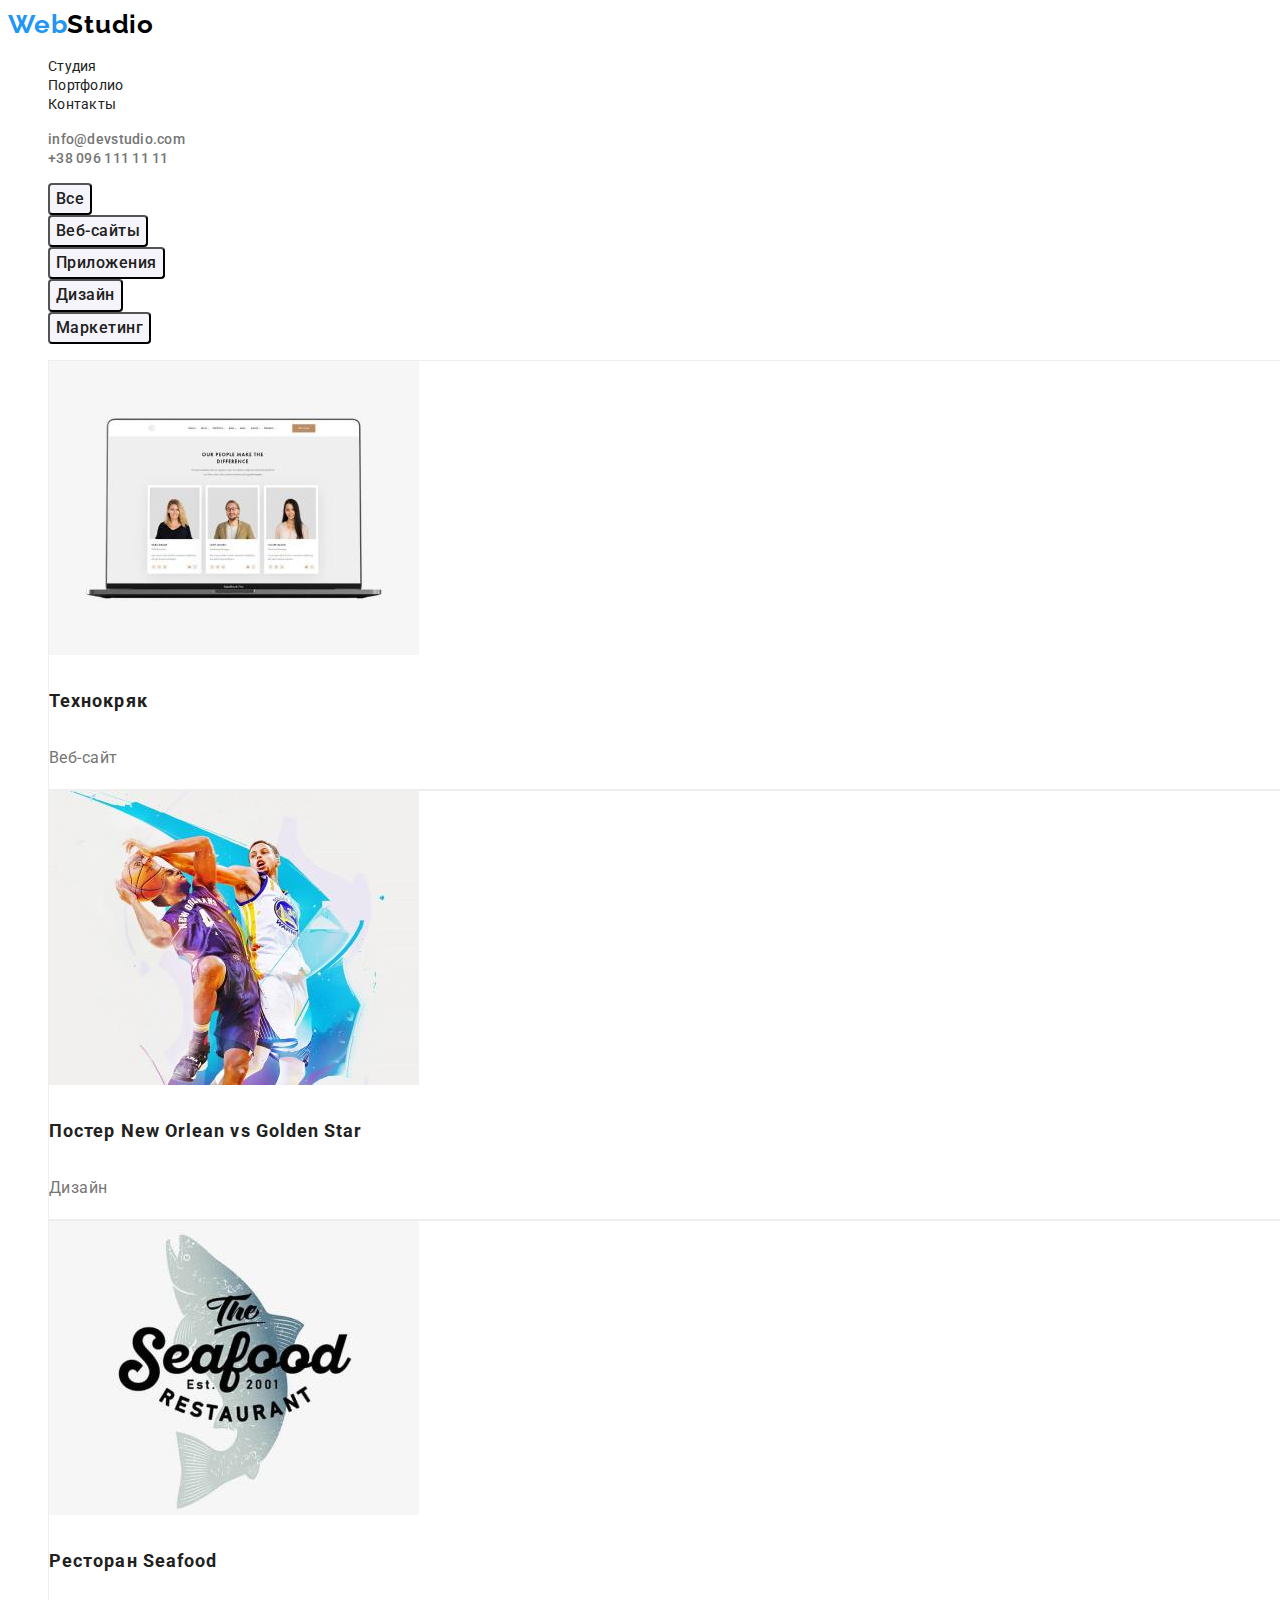
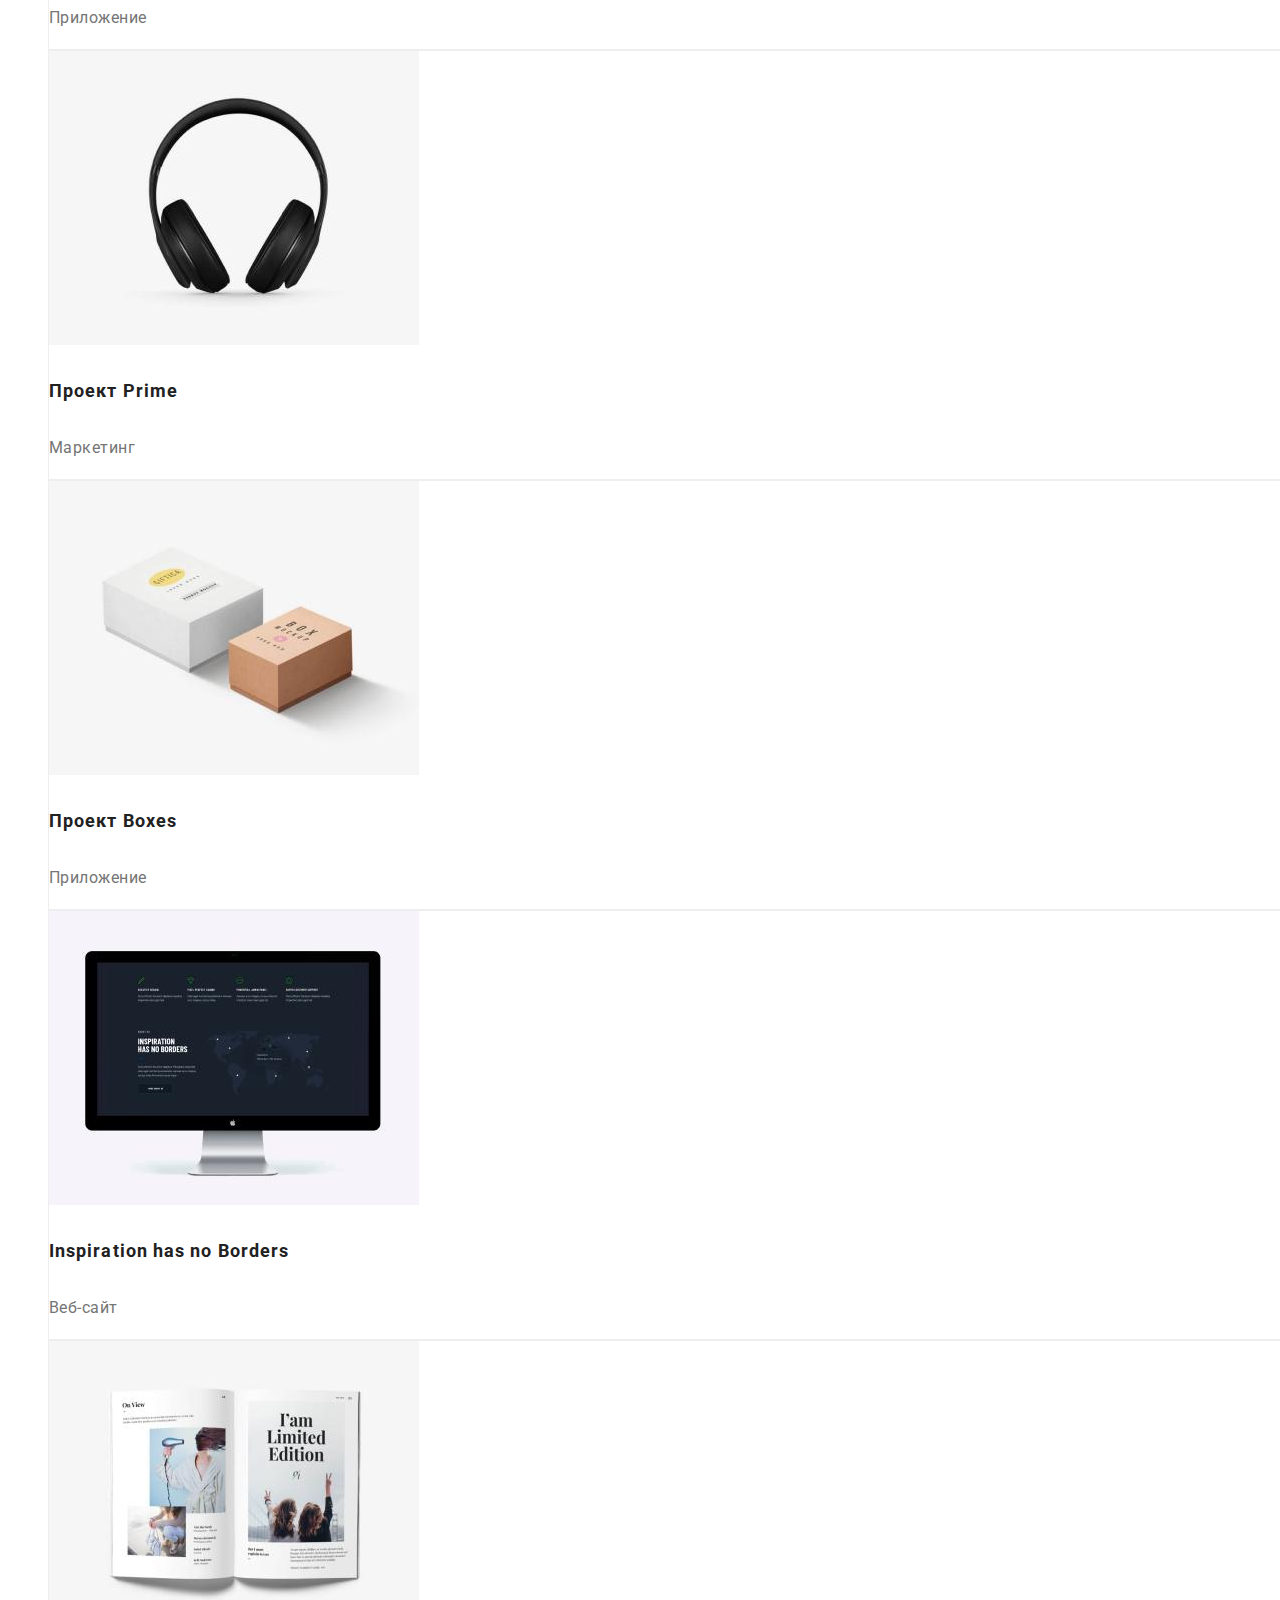
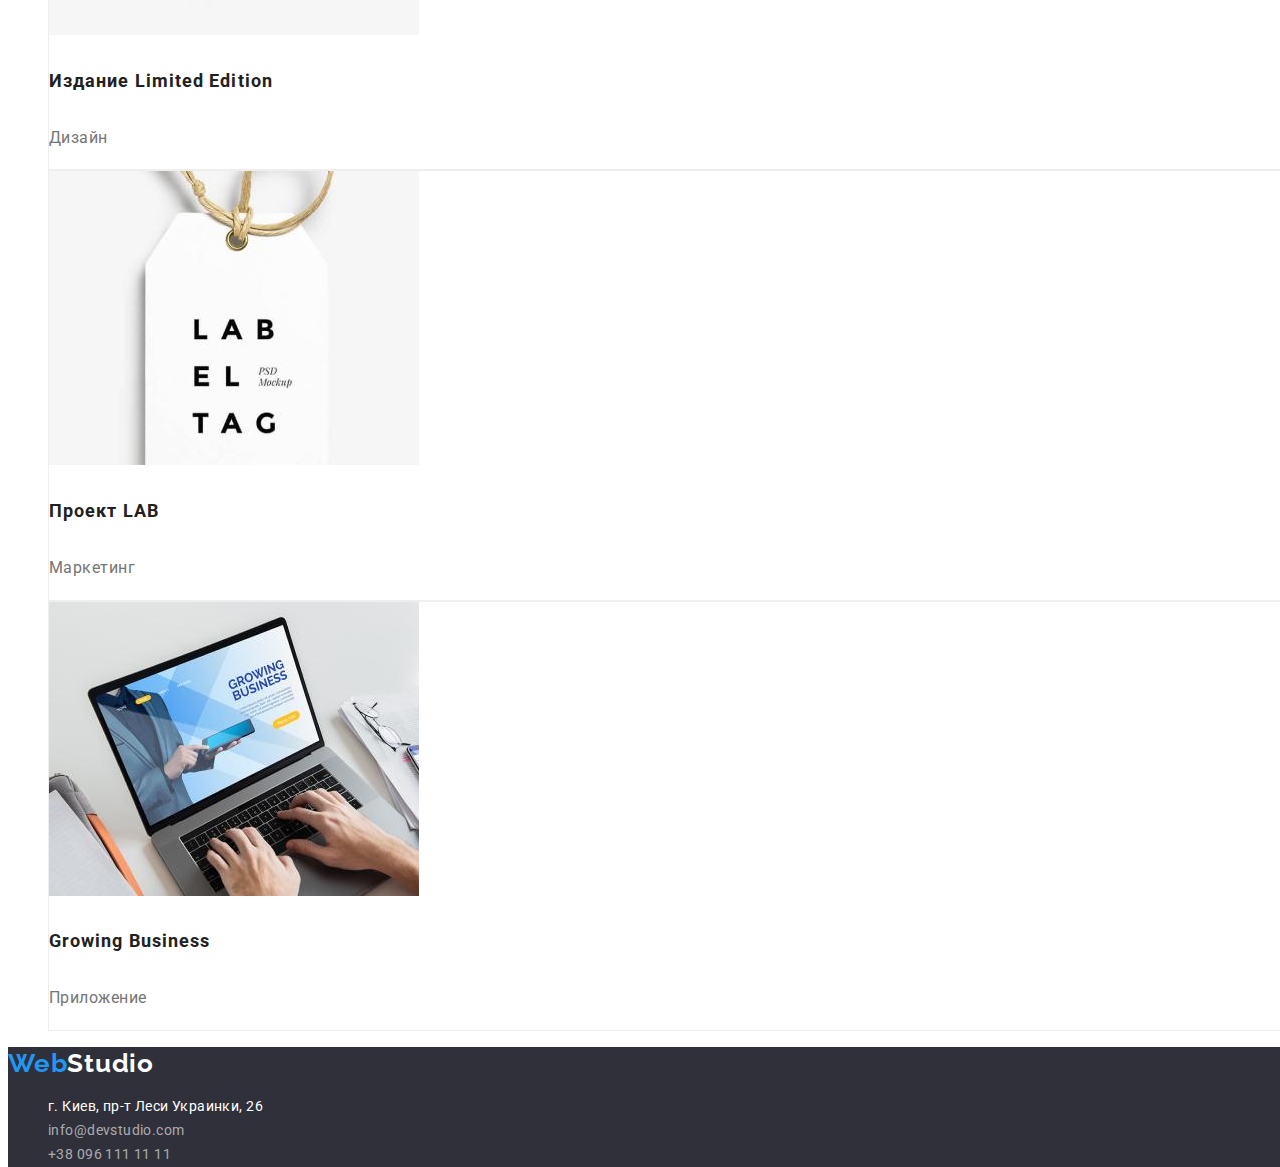
==== portfolio.html @ a86651fa "Add files via upload" ====
<!DOCTYPE html>
<html lang="en">
<head>
    <meta charset="UTF-8">
    <meta http-equiv="X-UA-Compatible" content="IE=edge">
    <meta name="viewport" content="width=device-width, initial-scale=1.0">
    <link rel="stylesheet" href="css/styles.css">
    <link rel="preconnect" href="https://fonts.googleapis.com">
    <link rel="preconnect" href="https://fonts.gstatic.com" crossorigin>
    <link href="https://fonts.googleapis.com/css2?family=Raleway:wght@700&family=Roboto:wght@400;500;700;900&display=swap" rel="stylesheet">

    <title>homework2</title>
</head>

<body>
<!-- header -->
    <header class="top-line">
        <nav>
            <a href="/" class="web-studio link">Web<span class="studio-up">Studio</span></a>

            <ul class="menu-nav list">
                <li><a href="./index.html" class="menu-nav-item link">Студия</a></li>
                <li><a href="./portfolio.html" class="menu-nav-item link">Портфолио</a></li>
                <li><a href="" class="menu-nav-item link">Контакты</a></li>
            </ul>
        </nav>
        <ul class="list">
            <li><a href="mailto:info@devstudio.com" class="contact-link link">info@devstudio.com</a></li>
            <li><a href="tel:+380961111111" class="contact-link link">+38 096 111 11 11</a></li>
        </ul>
    </header>

    <!-- Основа -->
    <main>
        <section>
            <!-- Фильтр -->
           <ul class="list">
               <li ><button type="button" class="filter-button">Все</button></li>
               <li ><button type="button" class="filter-button">Веб-сайты</button></li>
               <li ><button type="button" class="filter-button">Приложения</button></li>
               <li ><button type="button" class="filter-button">Дизайн</button></li>
               <li ><button type="button" class="filter-button">Маркетинг</button></li>
           </ul>
           <!-- Наполнение -->
           <ul class="list">
            <li class="project-card"><img src="./images/techcrack.jpg" alt="macbook" width="370"/>
                <h4 class="project-name">Технокряк</h4>
                <p class="project-position">Веб-сайт</p>
            </li>
            <li class="project-card"><img src="./images/basketball.jpg" alt="basketball" width="370"/>
                <h4 class="project-name">Постер New Orlean vs Golden Star</h4>
                <p class="project-position">Дизайн</p>
            </li>
            <li class="project-card"><img src="./images/seafood.jpg" alt="restauran logo" width="370"/>
                <h4 class="project-name">Ресторан Seafood</h4>
                <p class="project-position">Приложение</p>
            </li>
            <li class="project-card"><img src="./images/prime.jpg" alt="phones" width="370"/>
                <h4 class="project-name">Проект Prime</h4>
                <p class="project-position">Маркетинг</p>
            </li>
            <li class="project-card"><img src="./images/boxes.jpg" alt="boxes" width="370"/>
                <h4 class="project-name">Проект Boxes</h4>
                <p class="project-position">Приложение</p>
            </li>
            <li class="project-card"><img src="./images/border.jpg" alt="imac" width="370"/>
                <h4 class="project-name">Inspiration has no Borders</h4>
                <p class="project-position">Веб-сайт</p>
            </li>
            <li class="project-card"><img src="./images/limitededition.jpg" alt="book" width="370"/>
                <h4 class="project-name">Издание Limited Edition</h4>
                <p class="project-position">Дизайн</p>
            </li>
            <li class="project-card"><img src="./images/lab.jpg" alt="lable" width="370"/>
                <h4 class="project-name">Проект LAB</h4>
                <p class="project-position">Маркетинг</p>
            </li>
            <li class="project-card"><img src="./images/growing.jpg" alt="growing business" width="370"/>
                <h4 class="project-name">Growing Business</h4>
                <p class="project-position">Приложение</p>
            </li>

        </ul>
        </section>

           
    </main>
<!-- Футер -->
    <footer>
        
        <a href="./index.html" class="web-studio link">Web<span class="studio-down">Studio</span></a>
        <address>
        <ul class="list">
            <li >
                <a href="https://goo.gl/maps/PEtUD6FRup9HMeJw8" class="map-link link">г. Киев, пр-т Леси Украинки, 26</a>
            </li>
            <li><a href="mailto:info@devstudio.com" class="contacts link">info@devstudio.com</a></li>
            <li><a href="tel:+380961111111" class="contacts link">+38 096 111 11 11</a></li>
        </ul>
        </address>

    </footer>

</body>
</html>
---- css/styles.css ----
:root {
    --primary-font-family: "Roboto", sans-serif;
    --primary-text-color-ligth: #212121; 
    --secondary-text-color-ligth: #757575; 
    --primary-text-color-dark: #FFFFFF; 
}

body {
    font-family: var(--primary-font-family);
    position: relative;
    width: 1600px;
    height: 2349px;
    background: #FFFFFF;
    color: var(--primary-text-color-ligth);
}

.list{
    list-style: none;
}

.link {
    text-decoration: none;
}
/* ========header======= */
.top-line{

}

.web-studio {
    font-family: "Raleway";
    font-weight: 700;
    font-size: 26px;
    line-height: 1.24;
    letter-spacing: 0.03em;
    color: #2196F3;
}

.studio-up {
    font-family: "Raleway";
    font-weight: 700;
    font-size: 26px;
    line-height: 1.24;
    letter-spacing: 0.03em;
    color: #000000; 
}

.menu-nav-item {
    font-size: 14px;
    line-height: 1.14;
    letter-spacing: 0.02em;
    color: var(--primary-text-color-ligth);
}

.menu-nav-item:hover{
    color: #2196F3;
}
.menu-nav-item:focus{
    color: #2196F3;
}

.contact-link {
font-weight: 500;
font-size: 14px;
line-height: 16px;
letter-spacing: 0.02em;
color: var(--secondary-text-color-ligth);
}

.contact-link:hover {
    color: #2196F3;
}
.contact-link:focus {
    color: #2196F3;
}
/* =======end header======= */
/* ======STUDIO====== */
/* =======hero======= */
.hero {
    background: #2F303A;
}

.hero-title {
font-weight: 900;
font-size: 44px;
line-height: 1.36;
text-align: center;
letter-spacing: 0.06em;
text-transform: uppercase;
color: var(--primary-text-color-dark);
}

.hero-button{
background-color: #2196F3;
font-family: var(--primary-font-family);
font-weight:700;
font-size: 16px;
line-height:1.88;
display: flex;
align-items: center;
text-align: center;
letter-spacing: 0.06em;
color: var(--primary-text-color-dark);
border-radius: 4px;
cursor: pointer;
}

.hero-button:hover{
    background: #188CE8;
}
.hero-button:focus{
    background: #188CE8;
}
/* ======end hero====== */
/* ======features====== */
.title-features{
    font-weight: 700;
    font-size: 14px;
    line-height: 1.14;
    letter-spacing: 0.03em;
    text-transform: uppercase;
    color: var(--primary-text-color-ligth);
}

.features-text{
font-weight: normal;
font-size: 14px;
line-height:1.71;
letter-spacing: 0.03em;
color: var(--secondary-text-color-ligth);
}
/* =====end features===== */

.section-title{
font-weight: 700;
font-size: 36px;
line-height: 1.17;
text-align: center;
letter-spacing: 0.03em;
color: var(--primary-text-color-ligth);
}

/* =====our team===== */
.team-section{
background-color: #F5F4FA;
}

.team-card{
background: #FFFFFF
}

.member-name{
font-weight: 500;
font-size: 16px;
line-height: 1.19;
text-align: center;
letter-spacing: 0.03em;
color: var(--primary-text-color-ligth);
}

.member-position{
font-weight: 400;
font-size: 16px;
line-height: 1.19;
text-align: center;
letter-spacing: 0.03em;
color: var(--secondary-text-color-ligth);
}
/* ======end our team====== */
/* ======END STUDIO====== */
/* ======PORTOLIO====== */
.filter-button{
background-color: #F5F4FA;
font-family: Roboto;
font-style: normal;
font-weight: 500;
font-size: 16px;
line-height: 1.63;
text-align: center;
letter-spacing: 0.03em;
color: var(--primary-text-color-ligth);
border-radius: 4px;
cursor: pointer;
}

.filter-button:focus{
background: #2196F3;
color: var(--primary-text-color-dark);
}

.filter-button:hover{
    background: #2196F3;
    color: var(--primary-text-color-dark);
    }

.project-card{
    background: #FFFFFF;
    border: 1px solid #EEEEEE;
    box-sizing: border-box
}

.project-name{
font-weight: 700;
font-size: 18px;
line-height: 2;
letter-spacing: 0.06em;
color: var(--primary-text-color-ligth);
}

.project-position{
font-weight: 400;
font-size: 16px;
line-height: 1.89;
letter-spacing: 0.03em;
color: var(--secondary-text-color-ligth);
}    
/* ======footer====== */
footer{
    background: #2F303A;
}
.studio-down{
font-family: "Raleway";
font-weight: bold;
font-size: 26px;
line-height: 1.19;
letter-spacing: 0.03em;
color: var(--primary-text-color-dark);
}

.map-link{
font-style: normal;
font-weight: 400;
font-size: 14px;
line-height: 1.71;
letter-spacing: 0.03em;
color: var(--primary-text-color-dark);
}

.map-link:hover{
    color: #188CE8;
}
.map-link:focus{
    color: #188CE8;
}

.contacts {
font-style: normal;
font-weight: normal;
font-size: 14px;
line-height: 1.71;
letter-spacing: 0.03em;
color: rgba(255, 255, 255, 0.6);
}

.contacts:hover{
    color: #188CE8;
}
.contacts:focus{
    color: #188CE8;
}
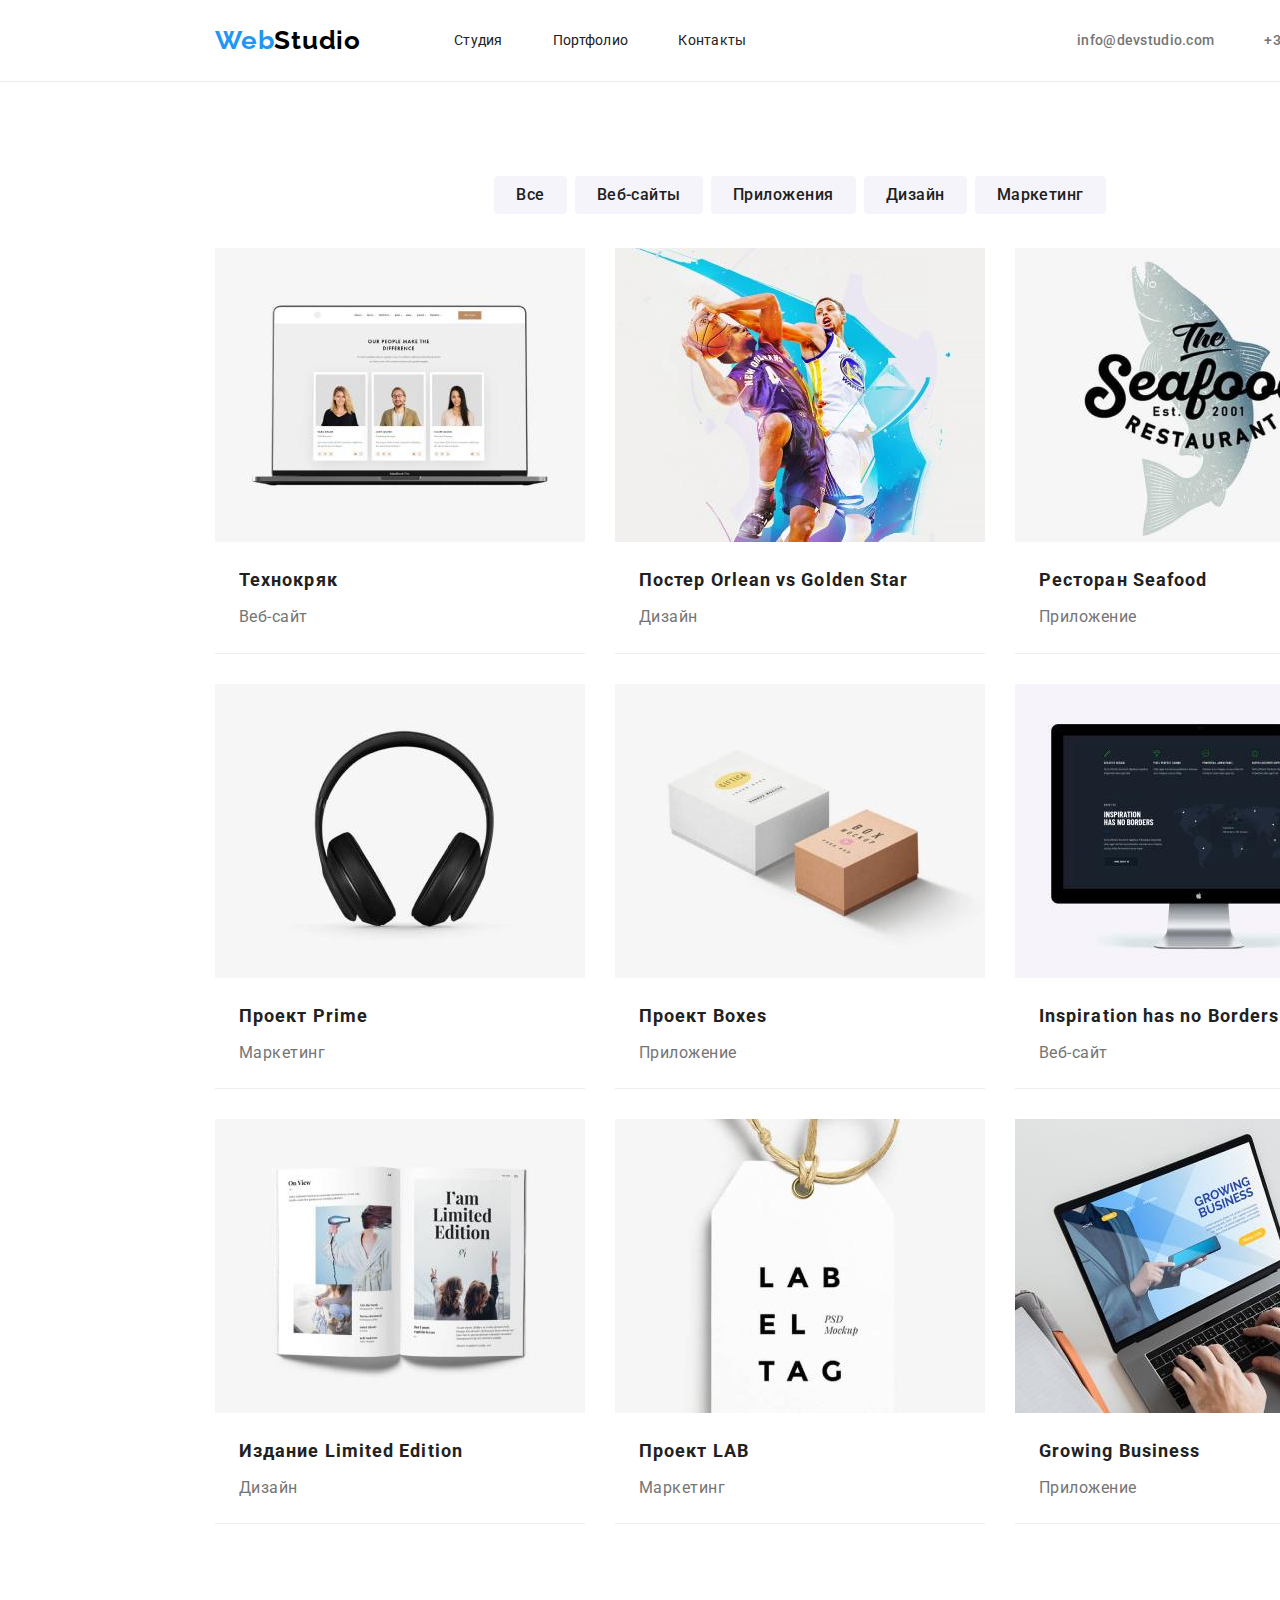
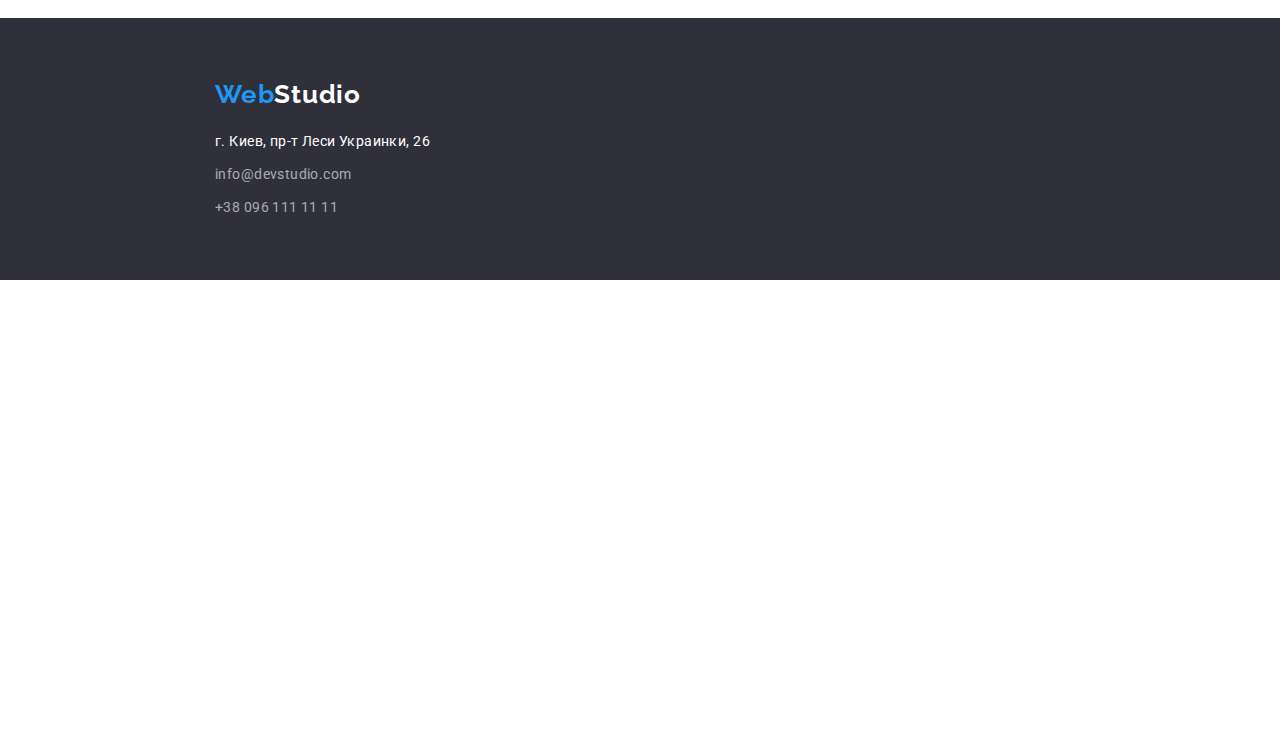
==== commit 052608b4: "13/02" ====
--- a/portfolio.html
+++ b/portfolio.html
@@ -1,104 +1,113 @@
 <!DOCTYPE html>
-<html lang="en">
+<html lang="ru">
 <head>
     <meta charset="UTF-8">
     <meta http-equiv="X-UA-Compatible" content="IE=edge">
     <meta name="viewport" content="width=device-width, initial-scale=1.0">
-    <link rel="stylesheet" href="css/styles.css">
+    <title>homework3</title>
+    <link rel="stylesheet" href="https://cdnjs.cloudflare.com/ajax/libs/modern-normalize/1.1.0/modern-normalize.css" integrity="sha512-Y0MM+V6ymRKN2zStTqzQ227DWhhp4Mzdo6gnlRnuaNCbc+YN/ZH0sBCLTM4M0oSy9c9VKiCvd4Jk44aCLrNS5Q==" crossorigin="anonymous" referrerpolicy="no-referrer" />
     <link rel="preconnect" href="https://fonts.googleapis.com">
     <link rel="preconnect" href="https://fonts.gstatic.com" crossorigin>
     <link href="https://fonts.googleapis.com/css2?family=Raleway:wght@700&family=Roboto:wght@400;500;700;900&display=swap" rel="stylesheet">
+    <link rel="stylesheet" href="css/styles.css">
 
-    <title>homework2</title>
 </head>
 
 <body>
 <!-- header -->
     <header class="top-line">
-        <nav>
-            <a href="/" class="web-studio link">Web<span class="studio-up">Studio</span></a>
-
-            <ul class="menu-nav list">
-                <li><a href="./index.html" class="menu-nav-item link">Студия</a></li>
-                <li><a href="./portfolio.html" class="menu-nav-item link">Портфолио</a></li>
-                <li><a href="" class="menu-nav-item link">Контакты</a></li>
+        <div class="container header-container">
+            <nav class="navigation">
+                <a href="./index.html" class="web-studio link">Web<span class="studio-up">Studio</span></a>
+    
+                <ul class="menu-nav list">
+                    <li class="menu-nav-item"><a href="./index.html" class="menu-nav-link link">Студия</a></li>
+                    <li class="menu-nav-item"><a href="./portfolio.html" class="menu-nav-link link">Портфолио</a></li>
+                    <li class="menu-nav-item"><a href="" class="menu-nav-link link">Контакты</a></li>
+                </ul>
+            </nav>
+            <ul class="list headrer-contacts">
+                <li class="contact-item"><a href="mailto:info@devstudio.com"
+                        class="contact-link link">info@devstudio.com</a></li>
+                <li class="contact-item"><a href="tel:+380961111111" class="contact-link link">+38 096 111 11 11</a></li>
             </ul>
-        </nav>
-        <ul class="list">
-            <li><a href="mailto:info@devstudio.com" class="contact-link link">info@devstudio.com</a></li>
-            <li><a href="tel:+380961111111" class="contact-link link">+38 096 111 11 11</a></li>
-        </ul>
+        </div>
     </header>
 
     <!-- Основа -->
     <main>
-        <section>
+        <section class="section">
+            <div class="container">
             <!-- Фильтр -->
-           <ul class="list">
-               <li ><button type="button" class="filter-button">Все</button></li>
-               <li ><button type="button" class="filter-button">Веб-сайты</button></li>
-               <li ><button type="button" class="filter-button">Приложения</button></li>
-               <li ><button type="button" class="filter-button">Дизайн</button></li>
-               <li ><button type="button" class="filter-button">Маркетинг</button></li>
-           </ul>
+                <ul class="list filter-buttons">
+                    <li class="filter-button-item"><button type="button" class="filter-button">Все</button></li>
+                    <li class="filter-button-item"><button type="button" class="filter-button">Веб-сайты</button></li>
+                    <li class="filter-button-item"><button type="button" class="filter-button">Приложения</button></li>
+                    <li class="filter-button-item"><button type="button" class="filter-button">Дизайн</button></li>
+                    <li class="filter-button-item"><button type="button" class="filter-button">Маркетинг</button></li>
+                </ul>
+            
            <!-- Наполнение -->
-           <ul class="list">
-            <li class="project-card"><img src="./images/techcrack.jpg" alt="macbook" width="370"/>
-                <h4 class="project-name">Технокряк</h4>
-                <p class="project-position">Веб-сайт</p>
-            </li>
-            <li class="project-card"><img src="./images/basketball.jpg" alt="basketball" width="370"/>
-                <h4 class="project-name">Постер New Orlean vs Golden Star</h4>
-                <p class="project-position">Дизайн</p>
-            </li>
-            <li class="project-card"><img src="./images/seafood.jpg" alt="restauran logo" width="370"/>
-                <h4 class="project-name">Ресторан Seafood</h4>
-                <p class="project-position">Приложение</p>
-            </li>
-            <li class="project-card"><img src="./images/prime.jpg" alt="phones" width="370"/>
-                <h4 class="project-name">Проект Prime</h4>
-                <p class="project-position">Маркетинг</p>
-            </li>
-            <li class="project-card"><img src="./images/boxes.jpg" alt="boxes" width="370"/>
-                <h4 class="project-name">Проект Boxes</h4>
-                <p class="project-position">Приложение</p>
-            </li>
-            <li class="project-card"><img src="./images/border.jpg" alt="imac" width="370"/>
-                <h4 class="project-name">Inspiration has no Borders</h4>
-                <p class="project-position">Веб-сайт</p>
-            </li>
-            <li class="project-card"><img src="./images/limitededition.jpg" alt="book" width="370"/>
-                <h4 class="project-name">Издание Limited Edition</h4>
-                <p class="project-position">Дизайн</p>
-            </li>
-            <li class="project-card"><img src="./images/lab.jpg" alt="lable" width="370"/>
-                <h4 class="project-name">Проект LAB</h4>
-                <p class="project-position">Маркетинг</p>
-            </li>
-            <li class="project-card"><img src="./images/growing.jpg" alt="growing business" width="370"/>
-                <h4 class="project-name">Growing Business</h4>
-                <p class="project-position">Приложение</p>
-            </li>
+                  <ul class="projects list">
+                    <li class="project-card"><img src="./images/techcrack.jpg" alt="macbook" width="370"/>
+                        <h4 class="project-name">Технокряк</h4>
+                        <p class="project-position">Веб-сайт</p>
+                    </li>
+                    <li class="project-card"><img src="./images/basketball.jpg" alt="basketball" width="370"/>
+                        <h4 class="project-name">Постер <span lang="en"> Orlean vs Golden Star</span></h4>
+                        <p class="project-position">Дизайн</p>
+                    </li>
+                    <li class="project-card"><img src="./images/seafood.jpg" alt="restauran logo" width="370"/>
+                        <h4 class="project-name">Ресторан <span lang="en">Seafood</span></h4>
+                        <p class="project-position">Приложение</p>
+                    </li>
+                    <li class="project-card"><img src="./images/prime.jpg" alt="phones" width="370"/>
+                        <h4 class="project-name">Проект <span lang="en">Prime</span></h4>
+                        <p class="project-position">Маркетинг</p>
+                    </li>
+                    <li class="project-card"><img src="./images/boxes.jpg" alt="boxes" width="370"/>
+                        <h4 class="project-name">Проект <span lang="en">Boxes</span></h4>
+                        <p class="project-position">Приложение</p>
+                    </li>
+                    <li class="project-card"><img src="./images/border.jpg" alt="imac" width="370"/>
+                        <h4 class="project-name" lang="en">Inspiration has no Borders</h4>
+                        <p class="project-position">Веб-сайт</p>
+                    </li>
+                    <li class="project-card"><img src="./images/limitededition.jpg" alt="book" width="370"/>
+                        <h4 class="project-name"> Издание <span lang="en">Limited Edition</span></h4>
+                        <p class="project-position">Дизайн</p>
+                    </li>
+                    <li class="project-card"><img src="./images/lab.jpg" alt="lable" width="370"/>
+                        <h4 class="project-name">Проект <span lang="en">LAB</span></h4>
+                        <p class="project-position">Маркетинг</p>
+                    </li>
+                    <li class="project-card"><img src="./images/growing.jpg" alt="growing business" width="370"/>
+                        <h4 class="project-name" lang="en">Growing Business</h4>
+                        <p class="project-position">Приложение</p>
+                    </li>
 
-        </ul>
+                 </ul>
+            </div>
         </section>
-
-           
+         
     </main>
 <!-- Футер -->
-    <footer>
-        
-        <a href="./index.html" class="web-studio link">Web<span class="studio-down">Studio</span></a>
-        <address>
-        <ul class="list">
-            <li >
-                <a href="https://goo.gl/maps/PEtUD6FRup9HMeJw8" class="map-link link">г. Киев, пр-т Леси Украинки, 26</a>
-            </li>
-            <li><a href="mailto:info@devstudio.com" class="contacts link">info@devstudio.com</a></li>
-            <li><a href="tel:+380961111111" class="contacts link">+38 096 111 11 11</a></li>
-        </ul>
-        </address>
-
+    <footer class="footer">
+        <div class="container">
+            <a href="./index.html" class="web-studio  link">Web<span class="studio-down" lang="en">Studio</span></a>
+            <address class="adress">
+                <ul class="list">
+                    <li class="adress-item">
+                        <a href="https://goo.gl/maps/PEtUD6FRup9HMeJw8" class="map-link link">г. Киев, пр-т Леси Украинки,
+                            26</a>
+                    </li>
+                    <li class="adress-item"><a href="mailto:info@devstudio.com" class="contacts link"
+                            lang="en">info@devstudio.com</a></li>
+                    <li class="adress-item"><a href="tel:+380961111111" class="contacts link">+38 096 111 11 11</a></li>
+                </ul>
+            </address>
+        </div>
+    
     </footer>
 
 </body>
--- a/css/styles.css
+++ b/css/styles.css
@@ -14,6 +14,28 @@
     color: var(--primary-text-color-ligth);
 }
 
+h1,
+h2,
+h3,
+h4,
+h5,
+h6,
+p {
+  margin-top: 0;
+  margin-bottom: 0;
+}
+
+ul,
+ol {
+  margin-top: 0;
+  margin-bottom: 0;
+  padding-left: 0;
+}
+
+img {
+  display: block;
+}
+
 .list{
     list-style: none;
 }
@@ -21,12 +43,43 @@
 .link {
     text-decoration: none;
 }
+
+.section {
+    padding-top: 94px;
+    padding-bottom: 94px;
+  }
+  
+  .container {
+    width: 1200px;
+    padding-left: 15px;
+    padding-right: 15px;
+    margin-left: auto;  
+    margin-right: auto;
+  }
+
+  .item:not(:last-child){
+    margin-right: 30px;
+  }
 /* ========header======= */
 .top-line{
-
+    padding-top: 24px;
+    padding-bottom: 25px;
+    border-bottom: 1px solid #ECECEC;
+}
+
+.header-container{
+    display: flex;
+    align-items: center;
+    
+}
+
+.navigation{
+    display: flex;
+    align-items: center;  
 }
 
 .web-studio {
+    margin-right: 93px;
     font-family: "Raleway";
     font-weight: 700;
     font-size: 26px;
@@ -44,18 +97,37 @@
     color: #000000; 
 }
 
-.menu-nav-item {
+.menu-nav {
+    display: flex;
+    align-items: center; 
+}
+
+.menu-nav-item:not(:last-child){ 
+    margin-right: 50px;
+}
+
+.menu-nav-link {
     font-size: 14px;
     line-height: 1.14;
     letter-spacing: 0.02em;
     color: var(--primary-text-color-ligth);
 }
 
-.menu-nav-item:hover{
+.menu-nav-link:hover{
     color: #2196F3;
 }
-.menu-nav-item:focus{
+.menu-nav-link:focus{
     color: #2196F3;
+}
+
+.headrer-contacts{
+    display: flex;
+    align-items: center; 
+    margin-left: auto;
+}
+
+.contact-item:not(:last-child){
+    margin-right: 50px;
 }
 
 .contact-link {
@@ -76,32 +148,39 @@
 /* ======STUDIO====== */
 /* =======hero======= */
 .hero {
+    padding-top: 200px;
+    padding-bottom: 200px;
     background: #2F303A;
+    justify-content: center;
 }
 
 .hero-title {
-font-weight: 900;
-font-size: 44px;
-line-height: 1.36;
-text-align: center;
-letter-spacing: 0.06em;
-text-transform: uppercase;
-color: var(--primary-text-color-dark);
+    margin-bottom: 40px;
+    font-weight: 900;
+    font-size: 44px;
+    line-height: 1.36;
+    text-align: center;
+    letter-spacing: 0.06em;
+    text-transform: uppercase;
+    color: var(--primary-text-color-dark);
 }
 
 .hero-button{
-background-color: #2196F3;
-font-family: var(--primary-font-family);
-font-weight:700;
-font-size: 16px;
-line-height:1.88;
-display: flex;
-align-items: center;
-text-align: center;
-letter-spacing: 0.06em;
-color: var(--primary-text-color-dark);
-border-radius: 4px;
-cursor: pointer;
+    padding: 10px 32px;
+    margin-left: auto;
+    margin-right: auto;
+    background-color: #2196F3;
+    font-family: var(--primary-font-family);
+    font-weight:700;
+    font-size: 16px;
+    line-height:1.88;
+    display: flex;
+    align-items: center;
+    text-align: center;
+    letter-spacing: 0.06em;
+    color: var(--primary-text-color-dark);
+    border-radius: 4px;
+    cursor: pointer;
 }
 
 .hero-button:hover{
@@ -112,7 +191,16 @@
 }
 /* ======end hero====== */
 /* ======features====== */
+.features{
+    display: flex;
+}
+
+.features-item:not(:last-child){
+    margin-right: 30px;
+}
+
 .title-features{
+    margin-bottom: 10px;
     font-weight: 700;
     font-size: 14px;
     line-height: 1.14;
@@ -122,64 +210,98 @@
 }
 
 .features-text{
-font-weight: normal;
-font-size: 14px;
-line-height:1.71;
-letter-spacing: 0.03em;
-color: var(--secondary-text-color-ligth);
+    font-weight: normal;
+    font-size: 14px;
+    line-height:1.71;
+    letter-spacing: 0.03em;
+    color: var(--secondary-text-color-ligth);
 }
 /* =====end features===== */
 
+/* =====about====== */
+.about-list{
+    display: flex;
+}
+
 .section-title{
-font-weight: 700;
-font-size: 36px;
-line-height: 1.17;
-text-align: center;
-letter-spacing: 0.03em;
-color: var(--primary-text-color-ligth);
+    margin-bottom: 50px;
+    font-weight: 700;
+    font-size: 36px;
+    line-height: 1.17;
+    text-align: center;
+    letter-spacing: 0.03em;
+    color: var(--primary-text-color-ligth);
 }
 
 /* =====our team===== */
 .team-section{
-background-color: #F5F4FA;
+    background-color: #F5F4FA;
+}
+
+.team-list{
+    display: flex;
+    flex-wrap: wrap;
+    margin-left: -30px;
+    margin-top: -30px;
 }
 
 .team-card{
-background: #FFFFFF
+    margin-left: 30px;
+    margin-top: 30px;
+    flex-basis: calc((100% - 120) / 4);
+    background: #FFFFFF;
+    padding-bottom: 30px;
+    
 }
 
 .member-name{
-font-weight: 500;
-font-size: 16px;
-line-height: 1.19;
-text-align: center;
-letter-spacing: 0.03em;
-color: var(--primary-text-color-ligth);
+    margin-top: 30px;
+    margin-bottom: 10px;
+    font-weight: 500;
+    font-size: 16px;
+    line-height: 1.19;
+    text-align: center;
+    letter-spacing: 0.03em;
+    color: var(--primary-text-color-ligth);
 }
 
 .member-position{
-font-weight: 400;
-font-size: 16px;
-line-height: 1.19;
-text-align: center;
-letter-spacing: 0.03em;
-color: var(--secondary-text-color-ligth);
+    font-weight: 400;
+    font-size: 16px;
+    line-height: 1.19;
+    text-align: center;
+    letter-spacing: 0.03em;
+    color: var(--secondary-text-color-ligth);
 }
 /* ======end our team====== */
 /* ======END STUDIO====== */
 /* ======PORTOLIO====== */
+.filter-buttons{
+    display: flex;
+    justify-content: center;
+    margin-bottom: 34px;
+}
+
+.filter-button-item:not(:last-child){
+    margin-right: 8px;
+}
+
 .filter-button{
-background-color: #F5F4FA;
-font-family: Roboto;
-font-style: normal;
-font-weight: 500;
-font-size: 16px;
-line-height: 1.63;
-text-align: center;
-letter-spacing: 0.03em;
-color: var(--primary-text-color-ligth);
-border-radius: 4px;
-cursor: pointer;
+    padding: 6px 22px;
+    margin-left: auto;
+    margin-right: auto;
+    border: none;
+    background-color: #F5F4FA;
+    font-family: Roboto;
+    font-style: normal;
+    font-weight: 500;
+    font-size: 16px;
+    line-height: 1.63;
+    text-align: center;
+    letter-spacing: 0.03em;
+    color: var(--primary-text-color-ligth);
+    border-radius: 4px;
+    cursor: pointer;
 }
 
 .filter-button:focus{
@@ -192,39 +314,60 @@
     color: var(--primary-text-color-dark);
     }
 
+.projects{ 
+    display: flex;
+    flex-wrap: wrap;
+    margin-left: -30px;
+    margin-top: -30px;
+}
+
 .project-card{
+    margin-left: 30px;
+    margin-top: 30px;
+    flex-basis: calc((100% - 90) / 3);
     background: #FFFFFF;
-    border: 1px solid #EEEEEE;
-    box-sizing: border-box
+    border-bottom: 1px solid #EEEEEE;
+    box-sizing: border-box;
 }
 
 .project-name{
-font-weight: 700;
-font-size: 18px;
-line-height: 2;
-letter-spacing: 0.06em;
-color: var(--primary-text-color-ligth);
+    margin-top: 20px;
+    margin-bottom: 4px;
+    padding-left: 24px;
+    font-weight: 700;
+    font-size: 18px;
+    line-height: 2;
+    letter-spacing: 0.06em;
+    color: var(--primary-text-color-ligth);
 }
 
 .project-position{
-font-weight: 400;
-font-size: 16px;
-line-height: 1.89;
-letter-spacing: 0.03em;
-color: var(--secondary-text-color-ligth);
+    padding-left: 24px;
+    padding-bottom: 20px;
+    font-weight: 400;
+    font-size: 16px;
+    line-height: 1.89;
+    letter-spacing: 0.03em;
+    color: var(--secondary-text-color-ligth);
 }    
 /* ======footer====== */
-footer{
+.footer{
+    padding-top: 60px;
+    padding-bottom: 60px;
     background: #2F303A;
 }
 .studio-down{
-font-family: "Raleway";
-font-weight: bold;
-font-size: 26px;
-line-height: 1.19;
-letter-spacing: 0.03em;
-color: var(--primary-text-color-dark);
-}
+    font-family: "Raleway";
+    font-weight: bold;
+    font-size: 26px;
+    line-height: 1.19;
+    letter-spacing: 0.03em;
+    color: var(--primary-text-color-dark);
+}
+
+.adress{
+    margin-top: 20px;
+} 
 
 .map-link{
 font-style: normal;
@@ -242,6 +385,10 @@
     color: #188CE8;
 }
 
+.adress-item:not(:last-child){
+    margin-bottom: 9px;
+}
+
 .contacts {
 font-style: normal;
 font-weight: normal;
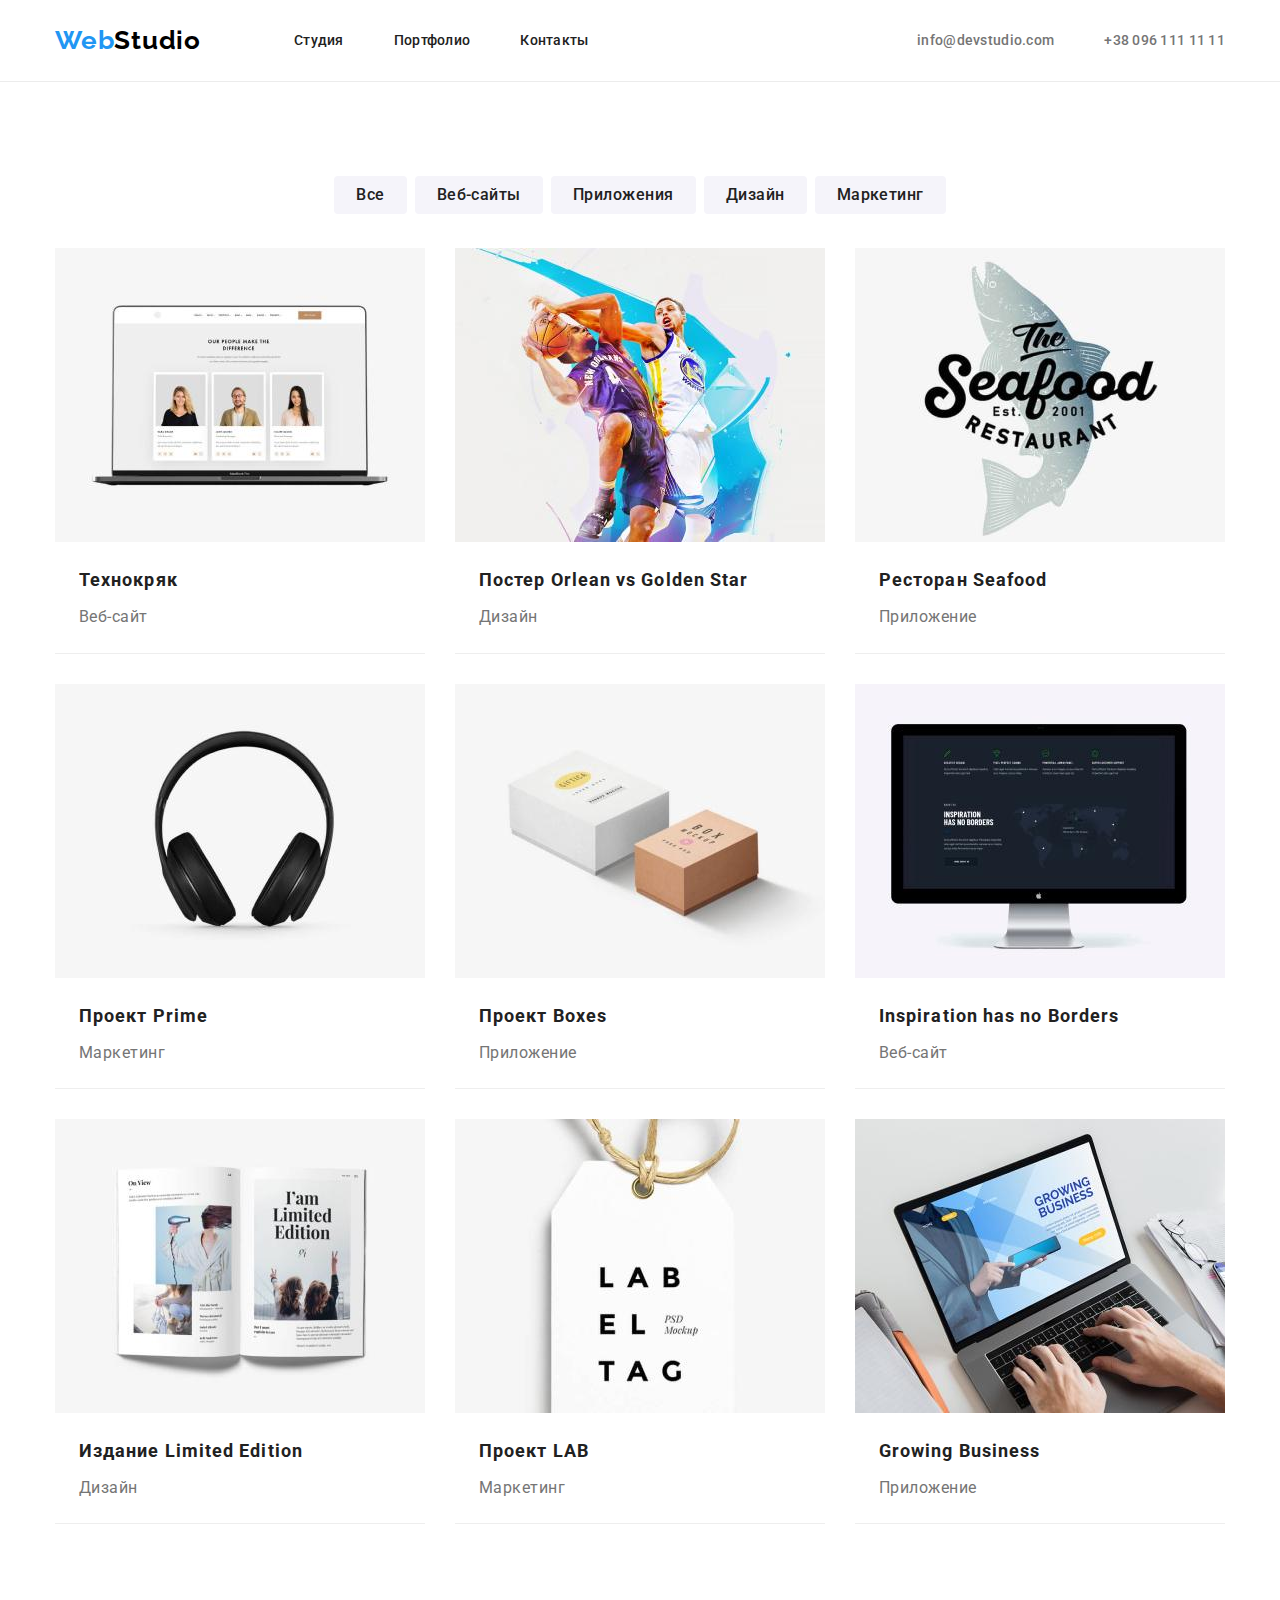
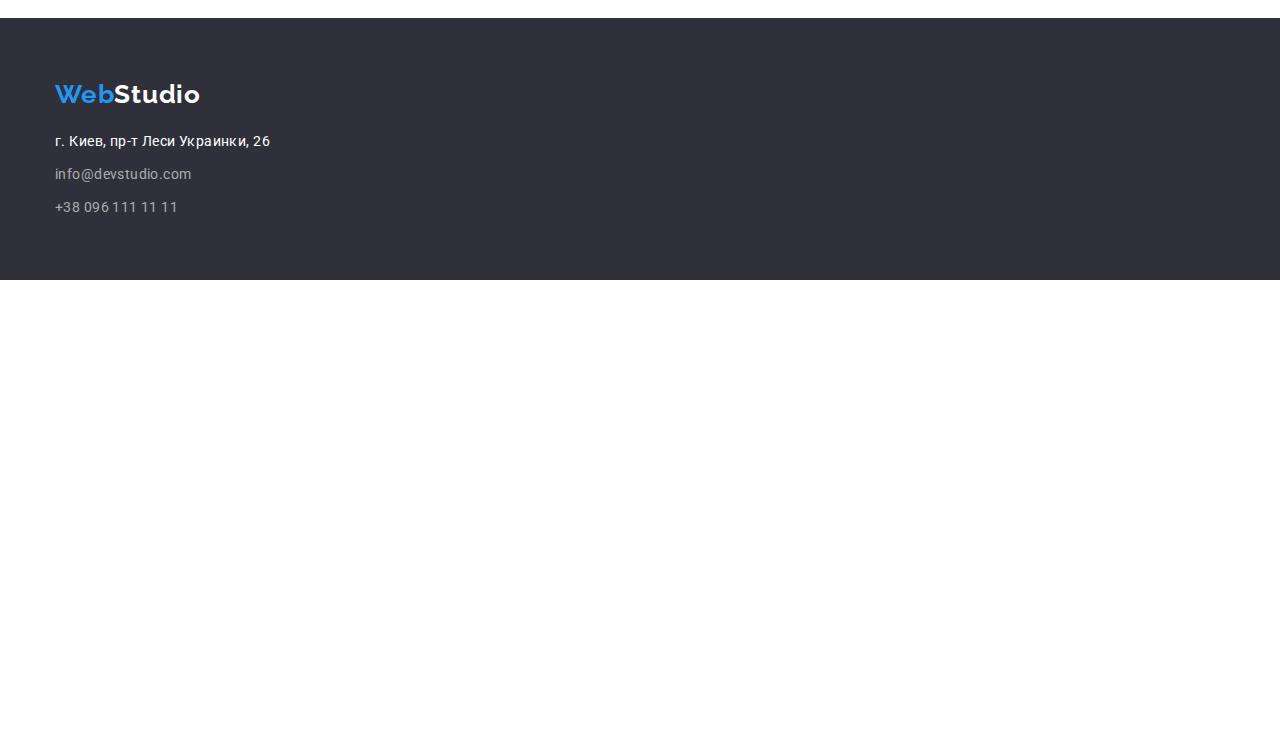
==== commit b2d10517: "13/02/1" ====
--- a/portfolio.html
+++ b/portfolio.html
@@ -50,40 +50,58 @@
            <!-- Наполнение -->
                   <ul class="projects list">
                     <li class="project-card"><img src="./images/techcrack.jpg" alt="macbook" width="370"/>
+                        <div class="project-description">
                         <h4 class="project-name">Технокряк</h4>
                         <p class="project-position">Веб-сайт</p>
+                        </div>
                     </li>
                     <li class="project-card"><img src="./images/basketball.jpg" alt="basketball" width="370"/>
+                        <div class="project-description">
                         <h4 class="project-name">Постер <span lang="en"> Orlean vs Golden Star</span></h4>
                         <p class="project-position">Дизайн</p>
+                        </div>
                     </li>
                     <li class="project-card"><img src="./images/seafood.jpg" alt="restauran logo" width="370"/>
+                        <div class="project-description">
                         <h4 class="project-name">Ресторан <span lang="en">Seafood</span></h4>
                         <p class="project-position">Приложение</p>
+                        </div>
                     </li>
                     <li class="project-card"><img src="./images/prime.jpg" alt="phones" width="370"/>
+                        <div class="project-description">
                         <h4 class="project-name">Проект <span lang="en">Prime</span></h4>
                         <p class="project-position">Маркетинг</p>
+                        </div>
                     </li>
                     <li class="project-card"><img src="./images/boxes.jpg" alt="boxes" width="370"/>
+                        <div class="project-description">
                         <h4 class="project-name">Проект <span lang="en">Boxes</span></h4>
                         <p class="project-position">Приложение</p>
+                        </div>
                     </li>
                     <li class="project-card"><img src="./images/border.jpg" alt="imac" width="370"/>
+                        <div class="project-description">
                         <h4 class="project-name" lang="en">Inspiration has no Borders</h4>
                         <p class="project-position">Веб-сайт</p>
+                        </div>
                     </li>
                     <li class="project-card"><img src="./images/limitededition.jpg" alt="book" width="370"/>
+                        <div class="project-description">
                         <h4 class="project-name"> Издание <span lang="en">Limited Edition</span></h4>
                         <p class="project-position">Дизайн</p>
+                        </div>
                     </li>
                     <li class="project-card"><img src="./images/lab.jpg" alt="lable" width="370"/>
+                        <div class="project-description">
                         <h4 class="project-name">Проект <span lang="en">LAB</span></h4>
                         <p class="project-position">Маркетинг</p>
+                        </div>
                     </li>
                     <li class="project-card"><img src="./images/growing.jpg" alt="growing business" width="370"/>
+                        <div class="project-description">
                         <h4 class="project-name" lang="en">Growing Business</h4>
                         <p class="project-position">Приложение</p>
+                        </div>
                     </li>
 
                  </ul>
@@ -94,7 +112,9 @@
 <!-- Футер -->
     <footer class="footer">
         <div class="container">
-            <a href="./index.html" class="web-studio  link">Web<span class="studio-down" lang="en">Studio</span></a>
+            <div class="web-studio-footer">
+                <a href="./index.html" class="web-studio  link">Web<span class="studio-down" lang="en">Studio</span></a>
+            </div>
             <address class="adress">
                 <ul class="list">
                     <li class="adress-item">
--- a/css/styles.css
+++ b/css/styles.css
@@ -8,7 +8,7 @@
 body {
     font-family: var(--primary-font-family);
     position: relative;
-    width: 1600px;
+    max-width: 1600px;
     height: 2349px;
     background: #FFFFFF;
     color: var(--primary-text-color-ligth);
@@ -34,6 +34,8 @@
 
 img {
   display: block;
+  width: 100%;
+  height: auto;
 }
 
 .list{
@@ -107,6 +109,7 @@
 }
 
 .menu-nav-link {
+    font-weight: 500;
     font-size: 14px;
     line-height: 1.14;
     letter-spacing: 0.02em;
@@ -155,7 +158,7 @@
 }
 
 .hero-title {
-    margin-bottom: 40px;
+    margin-bottom: 30px;
     font-weight: 900;
     font-size: 44px;
     line-height: 1.36;
@@ -166,7 +169,7 @@
 }
 
 .hero-button{
-    padding: 10px 32px;
+    /* padding: 10px 32px; */
     margin-left: auto;
     margin-right: auto;
     background-color: #2196F3;
@@ -235,27 +238,34 @@
 
 /* =====our team===== */
 .team-section{
+
     background-color: #F5F4FA;
 }
 
 .team-list{
     display: flex;
-    flex-wrap: wrap;
+    /* flex-wrap: wrap; */
     margin-left: -30px;
     margin-top: -30px;
 }
 
 .team-card{
+
     margin-left: 30px;
     margin-top: 30px;
     flex-basis: calc((100% - 120) / 4);
-    background: #FFFFFF;
-    padding-bottom: 30px;
-    
+    background: #FFFFFF;   
+    box-shadow: 0px 1px 3px rgba(0, 0, 0, 0.12), 0px 1px 1px rgba(0, 0, 0, 0.14), 0px 2px 1px rgba(0, 0, 0, 0.2);
+    border-radius: 0px 0px 4px 4px; 
+}
+
+.member-description{
+    margin-top: 30px;
+    margin-bottom: 30px;
 }
 
 .member-name{
-    margin-top: 30px;
+    /* margin-top: 30px; */
     margin-bottom: 10px;
     font-weight: 500;
     font-size: 16px;
@@ -330,10 +340,16 @@
     box-sizing: border-box;
 }
 
+.project-description{
+    padding-left: 24px;
+    padding-bottom: 20px;
+    text-align: left;
+}
+
 .project-name{
     margin-top: 20px;
     margin-bottom: 4px;
-    padding-left: 24px;
+    /* padding-left: 24px; */
     font-weight: 700;
     font-size: 18px;
     line-height: 2;
@@ -342,8 +358,7 @@
 }
 
 .project-position{
-    padding-left: 24px;
-    padding-bottom: 20px;
+
     font-weight: 400;
     font-size: 16px;
     line-height: 1.89;
@@ -356,6 +371,10 @@
     padding-bottom: 60px;
     background: #2F303A;
 }
+
+.web-studio-footer{
+    margin-bottom: 20px;
+}
 .studio-down{
     font-family: "Raleway";
     font-weight: bold;
@@ -366,7 +385,7 @@
 }
 
 .adress{
-    margin-top: 20px;
+    /* margin-top: 20px; */
 } 
 
 .map-link{
